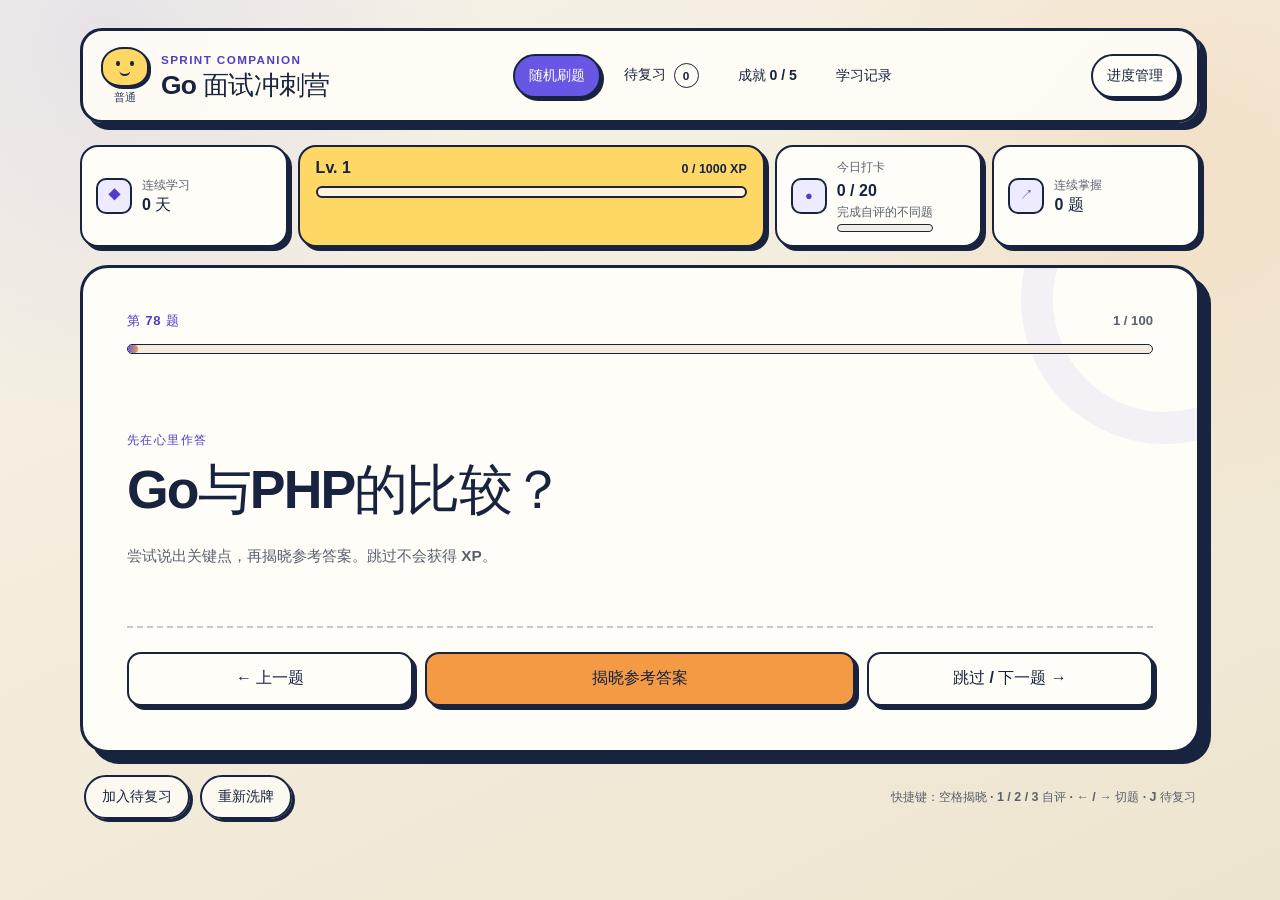
==== index.html @ b60d838b "feat(web): add sprint companion daily check-in Raise the daily goal to 20 distinct rated questions, " ====
<!doctype html>
<!-- [skill: go-team-standards · dev-dna] 提供 B1 每日闯关冲刺的语义化离线界面 -->
<html lang="zh-CN">
<head>
  <meta charset="utf-8">
  <meta name="viewport" content="width=device-width, initial-scale=1">
  <meta name="color-scheme" content="light">
  <meta name="theme-color" content="#6857e5">
  <meta name="mobile-web-app-capable" content="yes">
  <meta name="apple-mobile-web-app-capable" content="yes">
  <meta name="apple-mobile-web-app-status-bar-style" content="default">
  <meta name="apple-mobile-web-app-title" content="Go 冲刺营">
  <meta
    name="description"
    content="可离线安装的 Go 面试每日闯关冲刺应用，支持单卡快刷、三级自评与本地进度备份。"
  >
  <title>Go 面试冲刺营</title>
  <link rel="manifest" href="manifest.webmanifest">
  <link rel="apple-touch-icon" href="assets/icons/icon-192.png">
  <link rel="stylesheet" href="assets/styles.css">
</head>
<body>
  <a class="skip-link" href="#question-text">跳到当前题目</a>

  <main id="app" class="app-shell">
    <header class="app-header">
      <div class="brand-lockup">
        <div class="companion-brand">
          <span
            id="mascot"
            class="mascot mascot-normal"
            aria-hidden="true"
          >
            <span class="mascot-face">
              <span class="eye left"></span>
              <span class="eye right"></span>
              <span class="mouth"></span>
            </span>
          </span>
          <p id="mascot-status" class="mascot-status">普通</p>
        </div>
        <div>
          <p class="brand-kicker">SPRINT COMPANION</p>
          <h1>Go 面试冲刺营</h1>
        </div>
      </div>

      <nav class="mode-switch" aria-label="训练模式">
        <button
          id="mode-all"
          class="mode-button"
          type="button"
          aria-pressed="true"
        >
          随机刷题
        </button>
        <button
          id="mode-hard"
          class="mode-button"
          type="button"
          aria-pressed="false"
        >
          待复习
          <span
            id="hard-count"
            class="mode-count"
            aria-live="polite"
            aria-atomic="true"
          >0</span>
        </button>
        <button
          id="achievements-button"
          class="mode-button"
          type="button"
          aria-haspopup="dialog"
          aria-controls="achievements-dialog"
          aria-expanded="false"
        >
          成就
        </button>
        <button
          id="study-records-button"
          class="mode-button"
          type="button"
          aria-haspopup="dialog"
          aria-controls="study-records-dialog"
          aria-expanded="false"
        >
          学习记录
        </button>
      </nav>

      <div class="header-tools">
        <button
          id="install-button"
          class="utility-button"
          type="button"
          aria-label="安装 Go 面试冲刺营"
          aria-haspopup="dialog"
          aria-controls="install-help"
          aria-expanded="false"
          hidden
        >
          安装应用
        </button>
        <button
          id="progress-button"
          class="utility-button"
          type="button"
          aria-haspopup="dialog"
          aria-controls="progress-dialog"
          aria-expanded="false"
        >
          进度管理
        </button>
      </div>
    </header>

    <section class="stats-strip" aria-label="学习状态">
      <div class="stat-item">
        <span class="stat-icon" aria-hidden="true">◆</span>
        <p>
          <span class="stat-label">连续学习</span>
          <strong><span id="study-streak">0</span> 天</strong>
        </p>
      </div>

      <div class="xp-status">
        <div class="xp-copy">
          <strong id="level-text">Lv. 1</strong>
          <span id="xp-text" aria-live="polite">0 / 1000 XP</span>
        </div>
        <div
          class="xp-track"
          role="progressbar"
          aria-label="等级经验"
          aria-valuemin="0"
          aria-valuemax="1000"
          aria-valuenow="0"
          aria-valuetext="0 / 1000 XP"
        >
          <span id="xp-fill" class="xp-fill"></span>
        </div>
      </div>

      <div class="stat-item daily-checkin-stat">
        <span class="stat-icon" aria-hidden="true">●</span>
        <div class="daily-checkin-copy">
          <span class="stat-label">今日打卡</span>
          <strong>
            <span id="daily-count">0</span>
            /
            <span id="daily-goal">20</span>
          </strong>
          <p id="daily-checkin-caption" class="daily-checkin-caption">
            完成自评的不同题
          </p>
          <div
            id="daily-progress"
            class="daily-progress"
            role="progressbar"
            aria-label="今日打卡进度"
            aria-valuemin="0"
            aria-valuemax="20"
            aria-valuenow="0"
            aria-valuetext="0 / 20"
          >
            <span id="daily-progress-fill" class="daily-progress-fill"></span>
          </div>
        </div>
      </div>

      <div class="stat-item">
        <span class="stat-icon" aria-hidden="true">↗</span>
        <p>
          <span class="stat-label">连续掌握</span>
          <strong><span id="mastery-combo">0</span> 题</strong>
        </p>
      </div>
    </section>

    <div class="notice-stack" aria-label="应用通知">
      <div
        id="app-error"
        class="notice notice-error"
        role="alert"
        hidden
      ></div>
      <div
        id="storage-warning"
        class="notice notice-warning"
        role="status"
        aria-live="polite"
        hidden
      ></div>
      <div
        id="update-notice"
        class="notice notice-update"
        role="status"
        aria-live="polite"
        aria-atomic="true"
        hidden
      >
        <span>新版本已准备好，可在保存当前进度后更新。</span>
        <button class="notice-action" type="button" data-update-action>
          保存并更新
        </button>
      </div>
      <div
        id="round-summary"
        class="notice notice-summary"
        role="status"
        aria-live="polite"
        aria-atomic="true"
        hidden
      ></div>
    </div>

    <section
      id="empty-state"
      class="empty-state"
      aria-labelledby="empty-state-title"
      aria-live="polite"
      hidden
    >
      <span class="empty-icon" aria-hidden="true">✓</span>
      <div>
        <p class="eyebrow">待复习已清空</p>
        <h2 id="empty-state-title">这一轮没有需要回看的题</h2>
        <p>回到“随机刷题”继续冲刺；遇到不熟悉的题，可随时加入待复习。</p>
      </div>
    </section>

    <article
      id="question-card"
      class="question-card"
      aria-labelledby="question-text"
    >
      <header class="question-header">
        <div class="question-meta">
          <p id="question-number" class="question-number">正在加载题库</p>
          <span id="source-badge" class="source-badge" hidden>补充整理</span>
        </div>
        <p id="progress-text" class="progress-text">本轮 0 / 0</p>
      </header>

      <div
        id="progress-bar"
        class="progress-track"
        role="progressbar"
        aria-label="本轮唯一题进度"
        aria-valuemin="0"
        aria-valuemax="1"
        aria-valuenow="0"
        aria-valuetext="正在加载题库"
      >
        <span id="progress-fill" class="progress-fill"></span>
      </div>

      <div class="question-body">
        <p class="eyebrow">先在心里作答</p>
        <h2 id="question-text" class="question-text" tabindex="-1">
          题库加载中…
        </h2>
        <div
          id="prompt-content"
          class="prompt-content"
          aria-label="题目补充内容"
          hidden
        ></div>
        <p class="recall-hint">
          尝试说出关键点，再揭晓参考答案。跳过不会获得 XP。
        </p>
      </div>

      <section
        id="answer-panel"
        class="answer-panel"
        aria-labelledby="answer-heading"
        aria-live="polite"
        hidden
      >
        <header class="answer-heading-row">
          <p class="eyebrow">对照与补充</p>
          <h3 id="answer-heading">参考答案</h3>
        </header>
        <div id="answer-content" class="answer-content"></div>
      </section>

      <section
        id="rating-panel"
        class="rating-panel"
        aria-labelledby="rating-heading"
        hidden
      >
        <div class="rating-copy">
          <p class="eyebrow">完成自评后自动进入下一题</p>
          <h3 id="rating-heading">这题掌握得怎么样？</h3>
        </div>
        <div class="rating-controls">
          <button id="rate-hard" class="rating-button rate-hard" type="button">
            <span class="rating-name">不会</span>
            <small>+2 XP · 7 题后再练</small>
          </button>
          <button id="rate-fuzzy" class="rating-button rate-fuzzy" type="button">
            <span class="rating-name">模糊</span>
            <small>+8 XP · 20 题后再练</small>
          </button>
          <button
            id="rate-mastered"
            class="rating-button rate-mastered"
            type="button"
          >
            <span class="rating-name">掌握</span>
            <small>+20 XP · 移出待复习</small>
          </button>
        </div>
        <p id="rating-feedback" class="rating-feedback" hidden>
          <span id="rating-feedback-primary" class="rating-feedback-primary"></span>
          <small
            id="rating-feedback-secondary"
            class="rating-feedback-secondary"
          ></small>
        </p>
      </section>

      <footer class="card-actions" aria-label="题目导航与作答">
        <button
          id="previous-button"
          class="action-button action-secondary"
          type="button"
          aria-label="上一题"
        >
          <span aria-hidden="true">←</span>
          上一题
        </button>
        <button
          id="answer-button"
          class="action-button action-primary"
          type="button"
          aria-controls="answer-panel rating-panel"
          aria-expanded="false"
        >
          揭晓参考答案
        </button>
        <button
          id="next-button"
          class="action-button action-secondary"
          type="button"
          aria-label="跳过当前题并前往下一题"
        >
          跳过 / 下一题
          <span aria-hidden="true">→</span>
        </button>
      </footer>
    </article>

    <section
      id="review-actions"
      class="review-actions"
      aria-label="本轮辅助操作"
    >
      <div class="review-buttons">
        <button
          id="hard-button"
          class="review-button hard-button"
          type="button"
          aria-pressed="false"
        >
          加入待复习
        </button>
        <button
          id="reshuffle-button"
          class="review-button"
          type="button"
          aria-label="开始新的随机轮次并保留闯关进度"
        >
          重新洗牌
        </button>
      </div>
      <p class="keyboard-hint">
        快捷键：空格揭晓 · 1 / 2 / 3 自评 · ← / → 切题 · J 待复习
      </p>
    </section>

    <dialog
      id="achievements-dialog"
      class="app-dialog achievements-dialog"
      aria-labelledby="achievements-title"
    >
      <div class="dialog-header">
        <div>
          <p class="eyebrow">里程碑</p>
          <h2 id="achievements-title">我的成就</h2>
        </div>
        <form method="dialog">
          <button class="dialog-close" type="submit" aria-label="关闭成就面板">
            ×
          </button>
        </form>
      </div>
      <p class="dialog-intro">成就由真实练习数据自动计算，不会单独保存。</p>
      <ul id="achievements-list" class="achievements-list" aria-live="polite">
        <li>完成第一次自评，点亮首枚成就。</li>
      </ul>
    </dialog>

    <dialog
      id="install-help"
      class="app-dialog install-dialog"
      aria-labelledby="install-help-title"
    >
      <div class="dialog-header">
        <div>
          <p class="eyebrow">安装到设备</p>
          <h2 id="install-help-title">把冲刺营放到主屏幕</h2>
        </div>
        <form method="dialog">
          <button class="dialog-close" type="submit" aria-label="关闭安装说明">
            ×
          </button>
        </form>
      </div>
      <div class="install-steps">
        <p>
          iPhone 或 iPad：在 Safari 中打开分享菜单，然后选择“添加到主屏幕”。
        </p>
        <p>
          桌面与 Android：使用浏览器提供的“安装应用”或“添加到主屏幕”入口。
        </p>
        <p class="dialog-note">
          安装仅适用于 HTTPS 或 localhost。直接双击打开时仍可刷题，但不会注册离线应用。
        </p>
      </div>
      <form class="dialog-footer" method="dialog">
        <button class="action-button action-primary" type="submit">知道了</button>
      </form>
    </dialog>

    <dialog
      id="progress-dialog"
      class="app-dialog progress-dialog"
      aria-labelledby="progress-dialog-title"
    >
      <div class="dialog-header">
        <div>
          <p class="eyebrow">本机数据</p>
          <h2 id="progress-dialog-title">进度管理</h2>
        </div>
        <form method="dialog">
          <button
            id="progress-dialog-close"
            class="dialog-close"
            type="submit"
            aria-label="关闭进度管理"
          >
            ×
          </button>
        </form>
      </div>
      <p class="dialog-intro">
        进度保存在当前浏览器。定期导出 JSON，可在另一台设备手动恢复。
      </p>
      <div class="progress-actions">
        <button
          id="export-button"
          class="data-action data-action-export"
          type="button"
        >
          导出或分享进度
          <small>生成不含题目正文的 v3 JSON</small>
        </button>
        <label class="data-action data-action-import" for="import-input">
          导入进度文件
          <small>选择 JSON，校验后确认替换</small>
        </label>
        <input
          id="import-input"
          class="file-input"
          type="file"
          accept=".json,application/json"
        >
        <button
          id="reset-button"
          class="data-action data-action-danger"
          type="button"
        >
          重置本机进度
          <small>清除 XP、连续记录、统计和待复习</small>
        </button>
      </div>
      <p class="dialog-note">
        导入会在完整校验和你确认后整体替换本机进度，不会自动合并，也不会上传到云端。
      </p>
    </dialog>

    <dialog
      id="study-records-dialog"
      class="app-dialog study-records-dialog"
      aria-labelledby="study-records-title"
    >
      <div class="dialog-header">
        <div>
          <p class="eyebrow">复盘</p>
          <h2 id="study-records-title">学习记录</h2>
        </div>
        <form method="dialog">
          <button
            id="study-records-close"
            class="dialog-close"
            type="submit"
            aria-label="关闭学习记录"
          >
            ×
          </button>
        </form>
      </div>
      <div
        class="study-record-tabs"
        role="tablist"
        aria-label="学习记录面板"
      >
        <button
          id="tab-calendar"
          class="study-record-tab"
          type="button"
          role="tab"
          aria-selected="true"
          aria-controls="panel-calendar"
          tabindex="0"
        >
          打卡日历
        </button>
        <button
          id="tab-notebook"
          class="study-record-tab"
          type="button"
          role="tab"
          aria-selected="false"
          aria-controls="panel-notebook"
          tabindex="-1"
        >
          错题本
        </button>
      </div>
      <section
        id="panel-calendar"
        class="study-record-panel"
        role="tabpanel"
        aria-labelledby="tab-calendar"
      >
        <div class="calendar-toolbar">
          <button
            id="calendar-prev"
            class="utility-button"
            type="button"
            aria-label="上个月"
          >
            上个月
          </button>
          <h3
            id="calendar-month-label"
            class="calendar-month-label"
            aria-live="polite"
          >
            打卡月历
          </h3>
          <button
            id="calendar-next"
            class="utility-button"
            type="button"
            aria-label="下个月"
          >
            下个月
          </button>
        </div>
        <div id="calendar-grid" class="calendar-grid" aria-label="打卡状态日历">
        </div>
        <div class="calendar-key" aria-hidden="true">
          <span class="key-checked">已打卡</span>
          <span class="key-partial">部分</span>
          <span class="key-missed">错过</span>
          <span class="key-future">未来</span>
        </div>
      </section>
      <section
        id="panel-notebook"
        class="study-record-panel"
        role="tabpanel"
        aria-labelledby="tab-notebook"
        hidden
      >
        <ul id="notebook-list" class="notebook-list"></ul>
        <p id="notebook-empty" class="notebook-empty">
          错题本是空的，继续保持
        </p>
      </section>
    </dialog>
  </main>

  <div
    id="live-region"
    class="visually-hidden"
    aria-live="polite"
    aria-atomic="true"
  ></div>

  <script src="data/questions.js"></script>
  <script src="assets/app.js"></script>
</body>
</html>
---- assets/styles.css ----
/* [skill: go-team-standards · dev-dna] 定义 B1 每日闯关冲刺的响应式与无障碍视觉 */
:root {
  color-scheme: light;
  --canvas: #f7f3e9;
  --canvas-deep: #eee5cf;
  --surface: #fffdf7;
  --surface-muted: #f3eddf;
  --navy: #17233f;
  --navy-soft: #33415f;
  --ink-muted: #5a6070;
  --purple: #6857e5;
  --purple-dark: #4f3dc9;
  --purple-soft: #eeeaff;
  --orange: #f49a45;
  --orange-dark: #d56f24;
  --yellow: #ffd765;
  --yellow-soft: #fff4bd;
  --hard: #c94f47;
  --hard-soft: #fff0ec;
  --fuzzy: #bd7417;
  --fuzzy-soft: #fff3d1;
  --mastered: #267757;
  --mastered-soft: #e6f5ec;
  --warning: #76560c;
  --warning-bg: #fff4c7;
  --error: #962f39;
  --error-bg: #ffe9e9;
  --line: 2px solid var(--navy);
  --line-heavy: 3px solid var(--navy);
  --shadow-small: 4px 4px 0 var(--navy);
  --shadow-medium: 7px 7px 0 var(--navy);
  --shadow-large: 11px 11px 0 var(--navy);
  --radius-large: 28px;
  --radius-medium: 18px;
  --radius-small: 12px;
  font-family:
    Inter,
    ui-sans-serif,
    -apple-system,
    BlinkMacSystemFont,
    "Segoe UI",
    sans-serif;
  font-synthesis: none;
}

*,
*::before,
*::after {
  box-sizing: border-box;
}

html {
  min-width: 320px;
  min-height: 100%;
  background: var(--canvas);
  scroll-behavior: smooth;
}

body {
  min-width: 320px;
  min-height: 100vh;
  margin: 0;
  overflow-x: hidden;
  color: var(--navy);
  background:
    radial-gradient(circle at 8% 4%, rgb(104 87 229 / 10%), transparent 24rem),
    radial-gradient(circle at 92% 18%, rgb(244 154 69 / 14%), transparent 25rem),
    linear-gradient(155deg, var(--canvas), var(--canvas-deep));
}

body::before {
  position: fixed;
  z-index: -1;
  inset: 0;
  background-image:
    linear-gradient(rgb(23 35 63 / 4%) 1px, transparent 1px),
    linear-gradient(90deg, rgb(23 35 63 / 4%) 1px, transparent 1px);
  background-size: 32px 32px;
  content: "";
  pointer-events: none;
  mask-image: linear-gradient(to bottom, black, transparent 70%);
}

button,
input {
  font: inherit;
}

button {
  min-height: 44px;
  border: 0;
  color: inherit;
  cursor: pointer;
  touch-action: manipulation;
}

button,
.data-action {
  transition:
    transform 150ms ease,
    box-shadow 150ms ease,
    background-color 150ms ease,
    border-color 150ms ease;
}

button:disabled {
  cursor: not-allowed;
}

button:not(:disabled):active,
.data-action:active {
  transform: translate(2px, 2px);
  box-shadow: 1px 1px 0 var(--navy);
}

:where(button, a, input, [tabindex]):focus-visible {
  outline: 4px solid var(--orange);
  outline-offset: 3px;
}

[hidden] {
  display: none !important;
}

.skip-link {
  position: fixed;
  z-index: 100;
  top: 12px;
  left: 12px;
  min-height: 44px;
  padding: 12px 16px;
  border: var(--line);
  border-radius: 10px;
  color: #fff;
  background: var(--purple-dark);
  box-shadow: var(--shadow-small);
  font-weight: 800;
  transform: translateY(-180%);
}

.skip-link:focus {
  transform: translateY(0);
}

.app-shell {
  width: min(calc(100% - 32px), 1120px);
  margin: 0 auto;
  padding: 28px 0 60px;
}

.app-header {
  display: flex;
  align-items: center;
  gap: 18px;
  padding: 16px 18px;
  border: var(--line-heavy);
  border-radius: 22px;
  background: rgb(255 253 247 / 94%);
  box-shadow: var(--shadow-medium);
}

.brand-lockup {
  display: flex;
  min-width: max-content;
  align-items: center;
  gap: 12px;
}

.companion-brand {
  display: grid;
  justify-items: center;
  gap: 4px;
  flex: 0 0 auto;
}

.mascot {
  --mascot-size: 48px;
  position: relative;
  display: inline-block;
  width: var(--mascot-size);
  height: calc(var(--mascot-size) * 0.84);
  border: 2px solid var(--navy);
  border-radius: 46% 46% 42% 42%;
  background: var(--yellow);
  box-shadow: 2px 2px 0 var(--navy);
}

.mascot::before,
.mascot::after {
  position: absolute;
  z-index: -1;
  top: -18%;
  width: 35%;
  height: 42%;
  border: 2px solid var(--navy);
  border-radius: 70% 70% 20% 20%;
  background: var(--orange);
  content: "";
}

.mascot::before {
  left: 3%;
  transform: rotate(-21deg);
}

.mascot::after {
  right: 3%;
  transform: rotate(21deg);
}

.mascot-face {
  position: absolute;
  inset: 0;
}

.mascot .eye {
  position: absolute;
  top: 34%;
  width: 9%;
  height: 13%;
  border-radius: 50%;
  background: var(--navy);
}

.mascot .eye.left {
  left: 29%;
}

.mascot .eye.right {
  right: 29%;
}

.mascot .mouth {
  position: absolute;
  top: 58%;
  left: 50%;
  width: 26%;
  height: 17%;
  border-bottom: 2px solid var(--navy);
  border-radius: 0 0 999px 999px;
  transform: translateX(-50%);
}

.mascot-anxious {
  background: var(--yellow-soft);
}

.mascot-anxious .eye {
  top: 35%;
  height: 10%;
  border-radius: 999px;
  transform: rotate(11deg);
}

.mascot-anxious .eye.right {
  transform: rotate(-11deg);
}

.mascot-anxious .mouth {
  top: 61%;
  width: 19%;
  height: 12%;
  border: 2px solid var(--navy);
  border-radius: 50%;
}

.mascot-anxious .mascot-face::after {
  position: absolute;
  top: 31%;
  right: 10%;
  width: 8%;
  height: 18%;
  border: 1.5px solid var(--navy);
  border-radius: 70% 30% 60% 40%;
  background: #8ed8ff;
  content: "";
  transform: rotate(18deg);
}

.mascot-frantic {
  background: var(--orange);
  transform: rotate(-3deg);
}

.mascot-frantic .eye {
  top: 33%;
  width: 16%;
  height: 3px;
  border-radius: 999px;
  transform: rotate(26deg);
}

.mascot-frantic .eye.right {
  transform: rotate(-26deg);
}

.mascot-frantic .mouth {
  top: 56%;
  width: 26%;
  height: 25%;
  border: 2px solid var(--navy);
  border-radius: 45% 45% 55% 55%;
  background: var(--hard-soft);
}

.mascot-status {
  margin: 0;
  color: var(--navy-soft);
  font-size: 0.68rem;
  font-weight: 850;
  letter-spacing: 0.04em;
  line-height: 1.2;
  text-align: center;
  white-space: nowrap;
}

.brand-kicker,
.eyebrow {
  margin: 0;
  color: var(--purple-dark);
  font-size: 0.73rem;
  font-weight: 900;
  letter-spacing: 0.12em;
  line-height: 1.35;
  text-transform: uppercase;
}

.brand-lockup h1 {
  margin: 3px 0 0;
  font-size: clamp(1.25rem, 2.4vw, 1.65rem);
  line-height: 1.08;
  letter-spacing: -0.025em;
}

.mode-switch {
  display: flex;
  min-width: 0;
  flex: 1 1 auto;
  flex-wrap: wrap;
  justify-content: center;
  gap: 7px;
}

.mode-button,
.utility-button {
  border: 2px solid transparent;
  border-radius: 999px;
  font-size: 0.88rem;
  font-weight: 850;
  white-space: nowrap;
}

.mode-button {
  padding: 0 14px;
  background: transparent;
}

.mode-button:not(:disabled):hover {
  border-color: var(--purple);
  background: var(--purple-soft);
}

.mode-button[aria-pressed="true"] {
  border-color: var(--navy);
  color: #fff;
  background: var(--purple);
  box-shadow: 3px 3px 0 var(--navy);
}

.mode-button[aria-pressed="true"]:hover {
  background: var(--purple-dark);
}

.mode-count {
  display: inline-grid;
  min-width: 1.55rem;
  height: 1.55rem;
  margin-left: 4px;
  padding: 0 5px;
  place-items: center;
  border: 1px solid currentcolor;
  border-radius: 999px;
  font-size: 0.74rem;
  font-variant-numeric: tabular-nums;
}

.daily-checkin-stat {
  align-items: flex-start;
}

.daily-checkin-copy {
  display: grid;
  gap: 4px;
  min-width: 0;
}

.daily-checkin-copy strong {
  font-variant-numeric: tabular-nums;
}

.daily-checkin-caption {
  margin: 0;
  color: var(--ink-muted);
  font-size: 0.72rem;
  font-weight: 700;
  line-height: 1.3;
}

.daily-progress {
  width: 100%;
  height: 8px;
  overflow: hidden;
  border: 1.5px solid var(--navy);
  border-radius: 999px;
  background: var(--surface-muted);
}

.daily-progress-fill {
  display: block;
  width: 0;
  height: 100%;
  background: linear-gradient(90deg, var(--purple), var(--orange));
}

.header-tools {
  display: contents;
}

.utility-button {
  padding: 0 14px;
  border-color: var(--navy);
  background: var(--surface);
  box-shadow: 3px 3px 0 var(--navy);
}

.utility-button:not(:disabled):hover {
  background: var(--yellow-soft);
  transform: translate(-1px, -1px);
  box-shadow: 4px 4px 0 var(--navy);
}

.stats-strip {
  display: grid;
  grid-template-columns:
    minmax(135px, 0.8fr)
    minmax(280px, 1.8fr)
    minmax(135px, 0.8fr)
    minmax(135px, 0.8fr);
  gap: 10px;
  margin: 22px 0 18px;
}

.stat-item,
.xp-status {
  min-width: 0;
  border: var(--line);
  border-radius: var(--radius-medium);
  box-shadow: var(--shadow-small);
}

.stat-item {
  display: flex;
  align-items: center;
  gap: 10px;
  padding: 13px 14px;
  background: var(--surface);
}

.stat-icon {
  display: grid;
  width: 36px;
  height: 36px;
  flex: 0 0 auto;
  place-items: center;
  border: 2px solid var(--navy);
  border-radius: 10px;
  color: var(--purple-dark);
  background: var(--purple-soft);
  font-size: 0.8rem;
  font-weight: 900;
}

.stat-item p {
  min-width: 0;
  margin: 0;
}

.stat-item strong,
.stat-label {
  display: block;
}

.stat-label {
  margin-bottom: 2px;
  color: var(--ink-muted);
  font-size: 0.72rem;
  font-weight: 750;
}

.stat-item strong {
  font-size: 1rem;
  font-variant-numeric: tabular-nums;
  line-height: 1.2;
}

.xp-status {
  padding: 12px 16px;
  background: var(--yellow);
}

.xp-copy {
  display: flex;
  align-items: baseline;
  justify-content: space-between;
  gap: 12px;
  margin-bottom: 9px;
}

.xp-copy strong {
  font-size: 1rem;
}

.xp-copy span {
  font-size: 0.78rem;
  font-weight: 850;
  font-variant-numeric: tabular-nums;
}

.xp-track,
.progress-track {
  overflow: hidden;
  border: 2px solid var(--navy);
  border-radius: 999px;
  background: rgb(255 255 255 / 74%);
}

.xp-track {
  height: 12px;
}

.xp-fill,
.progress-fill {
  display: block;
  width: 0%;
  height: 100%;
  border-radius: inherit;
  transition: width 260ms ease;
}

.xp-fill {
  background:
    repeating-linear-gradient(
      135deg,
      var(--purple),
      var(--purple) 8px,
      var(--purple-dark) 8px,
      var(--purple-dark) 14px
    );
}

.notice-stack:empty {
  display: none;
}

.notice {
  margin-bottom: 14px;
  padding: 13px 16px;
  border: var(--line);
  border-radius: var(--radius-small);
  box-shadow: 3px 3px 0 var(--navy);
  font-weight: 700;
  line-height: 1.5;
}

.notice-warning {
  color: var(--warning);
  background: var(--warning-bg);
}

.notice-error {
  color: var(--error);
  background: var(--error-bg);
}

.notice-update {
  display: flex;
  align-items: center;
  justify-content: space-between;
  gap: 12px;
  color: var(--purple-dark);
  background: var(--purple-soft);
}

.notice-summary {
  color: var(--navy);
  background: var(--yellow-soft);
}

.notice-action {
  flex: 0 0 auto;
  padding: 0 14px;
  border: 2px solid var(--navy);
  border-radius: 10px;
  background: var(--surface);
  box-shadow: 2px 2px 0 var(--navy);
  font-weight: 850;
}

.question-card,
.empty-state {
  border: var(--line-heavy);
  border-radius: var(--radius-large);
  background: var(--surface);
  box-shadow: var(--shadow-large);
}

.question-card {
  position: relative;
  isolation: isolate;
  overflow: hidden;
  padding: clamp(22px, 4vw, 44px);
}

.question-card::before {
  position: absolute;
  z-index: -1;
  top: -7rem;
  right: -7rem;
  width: 18rem;
  height: 18rem;
  border: 32px solid rgb(104 87 229 / 7%);
  border-radius: 50%;
  content: "";
  pointer-events: none;
}

.question-header {
  display: flex;
  align-items: center;
  justify-content: space-between;
  gap: 18px;
}

.question-meta {
  display: flex;
  min-width: 0;
  align-items: center;
  gap: 10px;
}

.question-number,
.progress-text {
  margin: 0;
  font-weight: 900;
  font-variant-numeric: tabular-nums;
}

.question-number {
  color: var(--purple-dark);
  font-size: 0.82rem;
  letter-spacing: 0.06em;
  text-transform: uppercase;
}

.progress-text {
  flex: 0 0 auto;
  color: var(--ink-muted);
  font-size: 0.82rem;
}

.source-badge {
  padding: 5px 9px;
  border: 2px solid var(--navy);
  border-radius: 999px;
  color: var(--navy);
  background: var(--yellow);
  font-size: 0.72rem;
  font-weight: 900;
  white-space: nowrap;
}

.progress-track {
  height: 10px;
  margin-top: 14px;
  border-width: 1px;
  background: var(--surface-muted);
}

.progress-fill {
  background: linear-gradient(90deg, var(--purple), var(--orange));
}

.question-body {
  max-width: 900px;
  min-height: 230px;
  padding: clamp(42px, 8vw, 78px) 0 clamp(34px, 6vw, 58px);
}

.question-text {
  max-width: 24em;
  margin: 10px 0 0;
  font-size: clamp(1.75rem, 4.7vw, 3.35rem);
  line-height: 1.22;
  letter-spacing: -0.035em;
  overflow-wrap: anywhere;
  text-wrap: balance;
}

.prompt-content {
  min-width: 0;
  max-width: 100%;
  margin-top: 24px;
  font-size: 1rem;
  line-height: 1.7;
  overflow-wrap: anywhere;
}

.prompt-content > :first-child {
  margin-top: 0;
}

.prompt-content > :last-child {
  margin-bottom: 0;
}

.recall-hint {
  max-width: 44rem;
  margin: 20px 0 0;
  color: var(--ink-muted);
  font-size: 0.96rem;
  font-weight: 650;
  line-height: 1.65;
}

.answer-panel {
  margin: 2px 0 26px;
  padding: clamp(20px, 4vw, 32px);
  border: var(--line);
  border-radius: var(--radius-medium);
  background:
    linear-gradient(rgb(255 255 255 / 68%), rgb(255 255 255 / 68%)),
    var(--purple-soft);
  animation: reveal-panel 220ms ease-out;
}

.answer-heading-row {
  padding-bottom: 15px;
  border-bottom: 1px solid rgb(23 35 63 / 20%);
}

.answer-heading-row h3,
.rating-copy h3 {
  margin: 4px 0 0;
  font-size: clamp(1.2rem, 3vw, 1.55rem);
  line-height: 1.25;
}

.answer-content {
  min-width: 0;
  padding-top: 6px;
  font-size: 1rem;
  line-height: 1.78;
  overflow-wrap: anywhere;
}

.answer-content > :first-child {
  margin-top: 14px;
}

.answer-content > :last-child {
  margin-bottom: 0;
}

.answer-content li + li {
  margin-top: 8px;
}

.answer-content blockquote {
  margin-inline: 0;
  padding: 2px 0 2px 18px;
  border-left: 5px solid var(--purple);
  color: var(--ink-muted);
}

.answer-content pre,
.prompt-content pre {
  max-width: 100%;
  overflow-x: auto;
  padding: 18px;
  border: 2px solid var(--navy);
  border-radius: 13px;
  color: #f8f6ff;
  background: #202c48;
  box-shadow: 3px 3px 0 rgb(23 35 63 / 20%);
  line-height: 1.55;
  tab-size: 4;
  -webkit-overflow-scrolling: touch;
}

.answer-content code,
.prompt-content code {
  padding: 0.14em 0.36em;
  border-radius: 5px;
  font-family:
    ui-monospace,
    "SFMono-Regular",
    Menlo,
    Consolas,
    monospace;
  font-size: 0.91em;
  background: rgb(104 87 229 / 12%);
}

.answer-content pre code,
.prompt-content pre code {
  padding: 0;
  color: inherit;
  background: transparent;
}

.rating-panel {
  margin: 2px 0 26px;
  padding: clamp(18px, 3.5vw, 28px);
  border: var(--line);
  border-radius: var(--radius-medium);
  background: var(--surface-muted);
  animation: reveal-panel 220ms ease-out;
}

.rating-copy {
  margin-bottom: 16px;
}

.rating-controls {
  display: grid;
  grid-template-columns: repeat(3, minmax(0, 1fr));
  gap: 12px;
}

.rating-button {
  display: flex;
  min-width: 0;
  min-height: 76px;
  align-items: flex-start;
  flex-direction: column;
  justify-content: center;
  gap: 3px;
  padding: 12px 15px;
  border: 2px solid var(--navy);
  border-radius: 14px;
  box-shadow: 4px 4px 0 var(--navy);
  text-align: left;
}

.rating-button:not(:disabled):hover {
  transform: translate(-2px, -2px);
  box-shadow: 6px 6px 0 var(--navy);
}

.rating-name {
  font-size: 1.02rem;
  font-weight: 950;
}

.rating-button small {
  color: currentcolor;
  font-size: 0.72rem;
  font-weight: 750;
  line-height: 1.35;
  opacity: 0.82;
}

.rating-feedback {
  display: grid;
  gap: 4px;
  margin: 16px 0 0;
  padding: 11px 13px;
  border: 2px solid var(--navy);
  border-radius: 12px;
  background: var(--yellow-soft);
}

.rating-feedback-primary {
  font-weight: 950;
  font-size: 1rem;
}

.rating-feedback-secondary {
  color: var(--navy-soft);
  font-size: 0.78rem;
  font-weight: 750;
}

.study-record-tabs {
  display: flex;
  flex-wrap: wrap;
  gap: 8px;
  margin: 0 0 14px;
}

.study-record-tab {
  padding: 0 14px;
  border: 2px solid transparent;
  border-radius: 999px;
  background: transparent;
  font-weight: 850;
}

.study-record-tab[aria-selected="true"] {
  border-color: var(--navy);
  color: #fff;
  background: var(--purple);
  box-shadow: 3px 3px 0 var(--navy);
}

.calendar-toolbar {
  display: flex;
  align-items: center;
  justify-content: space-between;
  gap: 8px;
  margin-bottom: 12px;
}

.calendar-month-label {
  margin: 0;
  font-size: 1rem;
  text-align: center;
}

.calendar-grid {
  display: grid;
  grid-template-columns: repeat(7, minmax(0, 1fr));
  gap: 6px;
}

.calendar-weekday,
.calendar-cell {
  min-height: 44px;
  padding: 6px 4px;
  border-radius: 10px;
  text-align: center;
  font-size: 0.72rem;
  font-weight: 800;
  line-height: 1.25;
}

.calendar-weekday {
  color: var(--ink-muted);
  font-size: 0.68rem;
}

.calendar-cell {
  border: 1.5px solid rgb(23 35 63 / 18%);
  background: var(--surface);
}

.calendar-pad {
  border-color: transparent;
  background: transparent;
}

.calendar-checked {
  border-color: var(--mastered);
  background: var(--mastered-soft);
}

.calendar-partial,
.calendar-unverified,
.calendar-today {
  border-color: var(--orange);
  background: var(--yellow-soft);
}

.calendar-missed {
  border-style: dashed;
  color: var(--ink-muted);
  background: var(--surface-muted);
}

.calendar-future {
  opacity: 0.55;
}

.calendar-today {
  box-shadow: inset 0 0 0 2px var(--purple);
}

.calendar-key {
  display: flex;
  flex-wrap: wrap;
  gap: 10px;
  margin-top: 12px;
  color: var(--ink-muted);
  font-size: 0.72rem;
  font-weight: 750;
}

.notebook-list {
  display: grid;
  gap: 10px;
  margin: 0;
  padding: 0;
  list-style: none;
}

.notebook-item {
  display: flex;
  align-items: center;
  justify-content: space-between;
  gap: 12px;
  padding: 12px;
  border: var(--line);
  border-radius: 14px;
  background: var(--surface);
}

.notebook-copy {
  display: grid;
  gap: 6px;
  min-width: 0;
}

.notebook-question {
  margin: 0;
  font-weight: 800;
  line-height: 1.35;
}

.notebook-status {
  width: fit-content;
  padding: 2px 8px;
  border-radius: 999px;
  font-size: 0.72rem;
  font-weight: 850;
}

.notebook-hard {
  color: var(--hard);
  background: var(--hard-soft);
}

.notebook-fuzzy {
  color: var(--fuzzy);
  background: var(--fuzzy-soft);
}

.notebook-empty {
  margin: 8px 0 0;
  color: var(--ink-muted);
  font-weight: 750;
}

.rate-hard {
  color: var(--hard);
  background: var(--hard-soft);
}

.rate-fuzzy {
  color: var(--fuzzy);
  background: var(--fuzzy-soft);
}

.rate-mastered {
  color: var(--mastered);
  background: var(--mastered-soft);
}

.rate-hard[aria-pressed="true"],
.rate-hard.is-selected {
  color: #fff;
  background: var(--hard);
}

.rate-fuzzy[aria-pressed="true"],
.rate-fuzzy.is-selected {
  color: var(--navy);
  background: var(--yellow);
}

.rate-mastered[aria-pressed="true"],
.rate-mastered.is-selected {
  color: #fff;
  background: var(--mastered);
}

.card-actions {
  display: grid;
  grid-template-columns: 1fr minmax(220px, 1.5fr) 1fr;
  gap: 12px;
  padding-top: 24px;
  border-top: 2px dashed rgb(23 35 63 / 24%);
}

.action-button {
  min-width: 0;
  min-height: 54px;
  padding: 10px 16px;
  border: 2px solid var(--navy);
  border-radius: 14px;
  box-shadow: 4px 4px 0 var(--navy);
  font-weight: 900;
}

.action-button:not(:disabled):hover {
  transform: translate(-1px, -1px);
  box-shadow: 5px 5px 0 var(--navy);
}

.action-primary {
  color: var(--navy);
  background: var(--orange);
}

.action-primary:not(:disabled):hover {
  background: #ffa75a;
}

.action-secondary {
  background: var(--surface);
}

.action-secondary:not(:disabled):hover {
  background: var(--purple-soft);
}

.review-actions {
  display: flex;
  align-items: center;
  justify-content: space-between;
  gap: 18px;
  margin-top: 22px;
  padding-inline: 4px;
}

.review-buttons {
  display: flex;
  flex-wrap: wrap;
  gap: 10px;
}

.review-button {
  padding: 0 16px;
  border: 2px solid var(--navy);
  border-radius: 999px;
  background: rgb(255 253 247 / 80%);
  box-shadow: 3px 3px 0 var(--navy);
  font-size: 0.86rem;
  font-weight: 850;
}

.review-button:not(:disabled):hover {
  background: var(--yellow-soft);
}

.hard-button[aria-pressed="true"] {
  color: #fff;
  background: var(--hard);
}

.keyboard-hint {
  margin: 0;
  color: var(--ink-muted);
  font-size: 0.78rem;
  font-weight: 650;
  line-height: 1.45;
  text-align: right;
}

.empty-state {
  display: flex;
  align-items: center;
  gap: 22px;
  padding: clamp(30px, 6vw, 54px);
}

.empty-icon {
  display: grid;
  width: 74px;
  height: 74px;
  flex: 0 0 auto;
  place-items: center;
  border: var(--line);
  border-radius: 22px;
  color: #fff;
  background: var(--mastered);
  box-shadow: var(--shadow-small);
  font-size: 2rem;
  font-weight: 950;
  transform: rotate(-4deg);
}

.empty-state h2 {
  margin: 6px 0 0;
  font-size: clamp(1.45rem, 4vw, 2.2rem);
  letter-spacing: -0.025em;
}

.empty-state p:last-child {
  max-width: 42rem;
  margin: 10px 0 0;
  color: var(--ink-muted);
  line-height: 1.65;
}

.app-dialog {
  width: min(calc(100% - 28px), 620px);
  max-height: min(86vh, 780px);
  margin: auto;
  padding: clamp(20px, 4vw, 30px);
  overflow: auto;
  border: var(--line-heavy);
  border-radius: 24px;
  color: var(--navy);
  background: var(--surface);
  box-shadow: var(--shadow-large);
}

.app-dialog[open] {
  animation: dialog-pop 180ms ease-out;
}

.app-dialog::backdrop {
  background: rgb(16 24 45 / 62%);
  backdrop-filter: blur(3px);
}

.dialog-header {
  display: flex;
  align-items: flex-start;
  justify-content: space-between;
  gap: 18px;
  padding-bottom: 16px;
  border-bottom: 2px solid var(--navy);
}

.dialog-header h2 {
  margin: 5px 0 0;
  font-size: clamp(1.5rem, 5vw, 2rem);
  line-height: 1.15;
}

.dialog-header form,
.dialog-footer {
  margin: 0;
}

.dialog-close {
  display: grid;
  width: 44px;
  min-width: 44px;
  height: 44px;
  min-height: 44px;
  padding: 0;
  place-items: center;
  border: 2px solid var(--navy);
  border-radius: 12px;
  background: var(--surface-muted);
  box-shadow: 2px 2px 0 var(--navy);
  font-size: 1.5rem;
  font-weight: 800;
  line-height: 1;
}

.dialog-intro,
.dialog-note {
  color: var(--ink-muted);
  line-height: 1.6;
}

.dialog-intro {
  margin: 18px 0;
}

.dialog-note {
  margin: 18px 0 0;
  padding: 13px 14px;
  border-left: 5px solid var(--purple);
  background: var(--purple-soft);
  font-size: 0.86rem;
}

.achievements-list {
  position: relative;
  min-height: 58px;
  margin: 0;
  padding: 16px 16px 16px 52px;
  border: 2px solid var(--navy);
  border-radius: 14px;
  background: var(--yellow-soft);
  box-shadow: 3px 3px 0 var(--navy);
  font-weight: 850;
  line-height: 1.45;
  list-style: none;
}

.achievements-list li + li {
  margin-top: 8px;
}

.achievements-list::before {
  position: absolute;
  top: 50%;
  left: 15px;
  display: grid;
  width: 26px;
  height: 26px;
  place-items: center;
  border: 2px solid var(--navy);
  border-radius: 50%;
  background: var(--yellow);
  content: "★";
  font-size: 0.72rem;
  transform: translateY(-50%);
}

.install-steps {
  display: grid;
  gap: 10px;
  margin-top: 18px;
}

.install-steps p:not(.dialog-note) {
  margin: 0;
  padding: 14px 16px;
  border: 2px solid var(--navy);
  border-radius: 14px;
  background: var(--yellow-soft);
  line-height: 1.6;
}

.dialog-footer {
  display: flex;
  justify-content: flex-end;
  margin-top: 20px;
}

.progress-actions {
  display: grid;
  gap: 12px;
}

.data-action {
  display: flex;
  width: 100%;
  min-height: 68px;
  align-items: flex-start;
  flex-direction: column;
  justify-content: center;
  gap: 3px;
  padding: 12px 15px;
  border: 2px solid var(--navy);
  border-radius: 14px;
  color: var(--navy);
  background: var(--surface-muted);
  box-shadow: 3px 3px 0 var(--navy);
  font-weight: 900;
  text-align: left;
}

button.data-action:not(:disabled):hover,
label.data-action:hover {
  transform: translate(-1px, -1px);
  box-shadow: 4px 4px 0 var(--navy);
}

.data-action small {
  color: var(--ink-muted);
  font-size: 0.75rem;
  font-weight: 650;
  line-height: 1.4;
}

.data-action-export {
  background: var(--yellow-soft);
}

.data-action-import {
  cursor: pointer;
  background: var(--purple-soft);
}

.data-action-danger {
  color: var(--error);
  background: var(--error-bg);
}

.file-input {
  width: 100%;
  min-height: 50px;
  padding: 5px;
  border: 2px solid var(--navy);
  border-radius: 12px;
  color: var(--ink-muted);
  background: var(--surface);
}

.file-input::file-selector-button {
  min-height: 44px;
  margin-right: 10px;
  padding: 0 13px;
  border: 2px solid var(--navy);
  border-radius: 9px;
  color: var(--navy);
  background: var(--purple-soft);
  font: inherit;
  font-weight: 800;
  cursor: pointer;
}

.visually-hidden {
  position: absolute !important;
  width: 1px !important;
  height: 1px !important;
  padding: 0 !important;
  overflow: hidden !important;
  clip: rect(0, 0, 0, 0) !important;
  white-space: nowrap !important;
  border: 0 !important;
}

@keyframes reveal-panel {
  from {
    opacity: 0;
    transform: translateY(8px);
  }

  to {
    opacity: 1;
    transform: translateY(0);
  }
}

@keyframes dialog-pop {
  from {
    opacity: 0;
    transform: translateY(12px) scale(0.98);
  }

  to {
    opacity: 1;
    transform: translateY(0) scale(1);
  }
}

@media (max-width: 980px) {
  .app-header {
    align-items: stretch;
    flex-direction: column;
  }

  .mode-switch {
    justify-content: flex-start;
  }

  .stats-strip {
    grid-template-columns: repeat(2, minmax(0, 1fr));
  }
}

@media (max-width: 700px) {
  .app-shell {
    width: min(calc(100% - 22px), 1120px);
    padding-top: 18px;
  }

  .app-header {
    gap: 15px;
    padding: 14px;
    border-radius: 18px;
    box-shadow: 5px 5px 0 var(--navy);
  }

  .brand-lockup {
    min-width: 0;
  }

  .mascot {
    --mascot-size: 42px;
  }

  .mode-switch {
    display: grid;
    grid-template-columns: repeat(2, minmax(0, 1fr));
  }

  .mode-button {
    min-width: 0;
    padding-inline: 9px;
    white-space: normal;
  }

  .utility-button {
    width: 100%;
    white-space: normal;
  }

  .stats-strip {
    gap: 8px;
    margin-top: 18px;
  }

  .stat-item,
  .xp-status {
    box-shadow: 3px 3px 0 var(--navy);
  }

  .question-card,
  .empty-state {
    border-radius: 22px;
    box-shadow: 7px 7px 0 var(--navy);
  }

  .question-header {
    align-items: flex-start;
  }

  .question-meta {
    align-items: flex-start;
    flex-direction: column;
    gap: 6px;
  }

  .question-body {
    min-height: 195px;
  }

  .rating-controls {
    grid-template-columns: 1fr;
  }

  .rating-button {
    min-height: 64px;
  }

  .review-actions {
    align-items: stretch;
    flex-direction: column;
  }

  .review-buttons {
    display: grid;
    grid-template-columns: repeat(2, minmax(0, 1fr));
  }

  .keyboard-hint {
    text-align: left;
  }
}

@media (max-width: 430px) {
  .app-shell {
    width: min(calc(100% - 16px), 1120px);
    padding-bottom: 34px;
  }

  .brand-lockup h1 {
    font-size: 1.18rem;
  }

  .brand-kicker {
    font-size: 0.66rem;
  }

  .stats-strip {
    grid-template-columns: 1fr;
  }

  .stat-item,
  .xp-status {
    min-height: 64px;
  }

  .question-card {
    padding: 20px 16px;
  }

  .question-header {
    gap: 10px;
  }

  .progress-text {
    max-width: 7.5rem;
    text-align: right;
  }

  .question-text {
    font-size: clamp(1.65rem, 9vw, 2.2rem);
  }

  .answer-panel,
  .rating-panel {
    padding: 17px 14px;
  }

  .answer-content pre,
  .prompt-content pre {
    padding: 14px;
  }

  .card-actions {
    grid-template-columns: 1fr;
  }

  .review-buttons {
    grid-template-columns: 1fr;
  }

  .empty-state {
    align-items: flex-start;
    flex-direction: column;
  }

  .empty-icon {
    width: 58px;
    height: 58px;
    border-radius: 17px;
    font-size: 1.45rem;
  }

  .app-dialog {
    width: min(calc(100% - 16px), 620px);
    padding: 18px 15px;
    border-radius: 20px;
  }

  .dialog-header {
    gap: 12px;
  }

  .dialog-footer .action-button {
    width: 100%;
  }

  .file-input::file-selector-button {
    display: block;
    width: 100%;
    min-height: 44px;
    margin: 0 0 6px;
  }
}

@media (max-width: 720px) {
  .notebook-item {
    align-items: stretch;
    flex-direction: column;
  }

  .calendar-toolbar {
    flex-wrap: wrap;
    justify-content: center;
  }
}

@media (prefers-reduced-motion: reduce) {
  *,
  *::before,
  *::after {
    scroll-behavior: auto !important;
    transition-duration: 0.01ms !important;
    animation-duration: 0.01ms !important;
    animation-iteration-count: 1 !important;
  }

  .mascot-frantic {
    transform: none;
  }
}
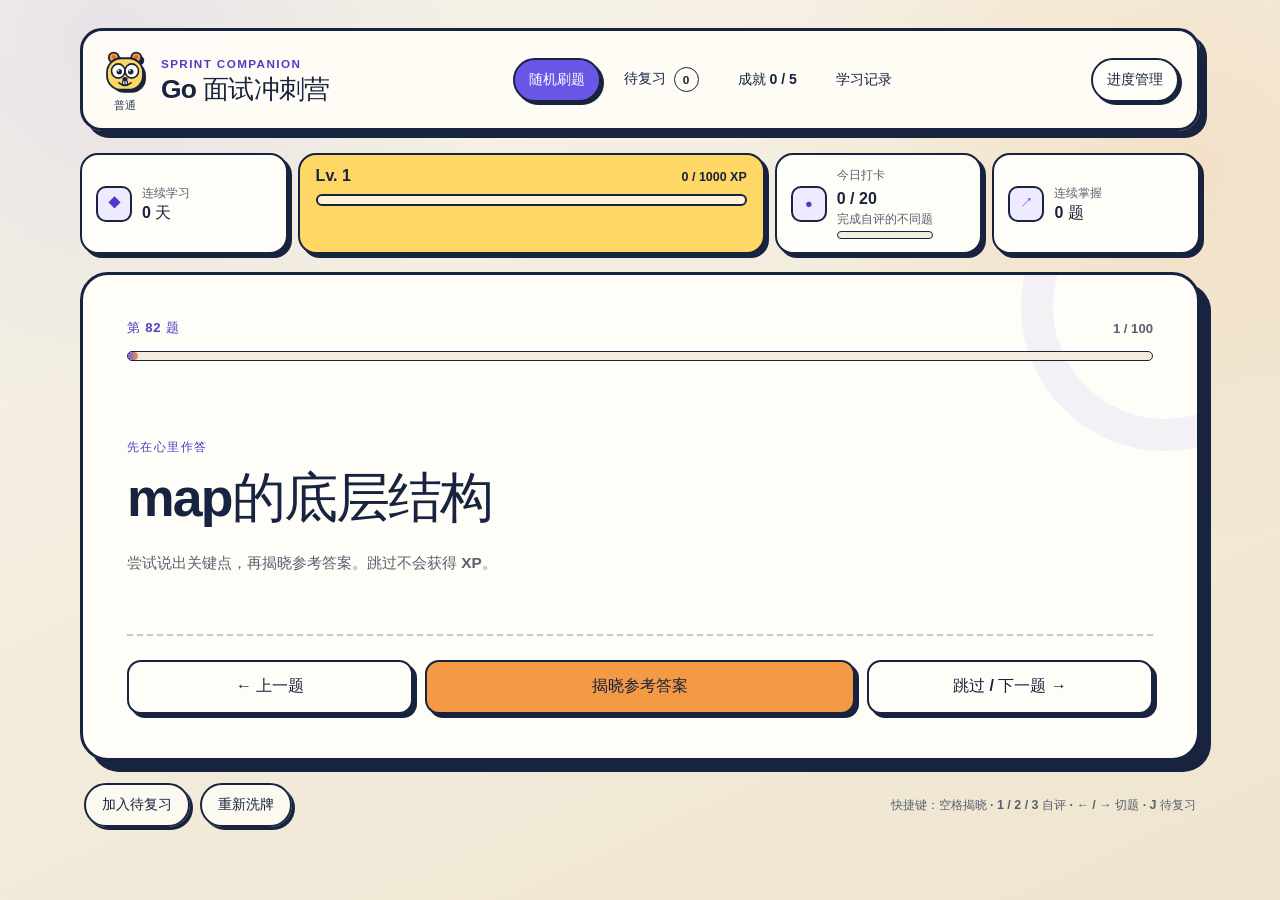
==== commit fb2f08b5: "style(web): redraw sprint companion mascot as inline svg The mascot was assembled from CSS border-ra" ====
--- a/index.html
+++ b/index.html
@@ -31,11 +31,92 @@
             class="mascot mascot-normal"
             aria-hidden="true"
           >
-            <span class="mascot-face">
-              <span class="eye left"></span>
-              <span class="eye right"></span>
-              <span class="mouth"></span>
-            </span>
+            <svg class="mascot-art" viewBox="0 0 64 64" focusable="false">
+              <g class="mascot-shadow">
+                <circle cx="21" cy="18" r="6.6" />
+                <circle cx="51" cy="18" r="6.6" />
+                <rect x="12" y="19" width="48" height="42" rx="19" />
+              </g>
+              <g class="mascot-ear">
+                <circle cx="17" cy="14" r="6.6" />
+                <circle cx="47" cy="14" r="6.6" />
+              </g>
+              <g class="mascot-ear-inner">
+                <circle cx="17" cy="13.4" r="2.6" />
+                <circle cx="47" cy="13.4" r="2.6" />
+              </g>
+              <rect
+                class="mascot-head"
+                x="8"
+                y="15"
+                width="48"
+                height="42"
+                rx="19"
+              />
+              <g class="mascot-eye">
+                <ellipse cx="23" cy="32" rx="9" ry="9.5" />
+                <ellipse cx="41" cy="32" rx="9" ry="9.5" />
+              </g>
+              <ellipse class="mascot-nose" cx="32" cy="42.6" rx="3.6" ry="2.6" />
+              <g class="mascot-mood mascot-mood-normal">
+                <g class="mascot-pupil">
+                  <circle cx="24.4" cy="33" r="3.6" />
+                  <circle cx="39.6" cy="33" r="3.6" />
+                </g>
+                <g class="mascot-glint">
+                  <circle cx="23.1" cy="31.4" r="1.25" />
+                  <circle cx="38.3" cy="31.4" r="1.25" />
+                </g>
+                <path class="mascot-mouth" d="M24 47.8q8 6.6 16 0" />
+              </g>
+              <g class="mascot-mood mascot-mood-anxious">
+                <g class="mascot-pupil">
+                  <circle cx="24.8" cy="31.6" r="3" />
+                  <circle cx="40" cy="31.6" r="3" />
+                </g>
+                <g class="mascot-glint">
+                  <circle cx="23.7" cy="30.3" r="1.05" />
+                  <circle cx="38.9" cy="30.3" r="1.05" />
+                </g>
+                <g class="mascot-brow">
+                  <path d="M15.6 21.2 25.4 17.9" />
+                  <path d="M48.4 21.2 38.6 17.9" />
+                </g>
+                <path class="mascot-mouth" d="M26.2 53.6q5.8-3.6 11.6 0" />
+                <path
+                  class="mascot-sweat"
+                  d="M0-6c2.6 4 4 5.6 4 7.2a4 4 0 0 1-8 0C-4-.4-2.6-2 0-6z"
+                  transform="translate(58 26)"
+                />
+              </g>
+              <g class="mascot-mood mascot-mood-frantic">
+                <g class="mascot-pupil">
+                  <circle cx="24.4" cy="30" r="2.3" />
+                  <circle cx="39.6" cy="30" r="2.3" />
+                </g>
+                <g class="mascot-brow">
+                  <path d="M15.2 18.6 26 22.6" />
+                  <path d="M48.8 18.6 38 22.6" />
+                </g>
+                <ellipse
+                  class="mascot-shout"
+                  cx="32"
+                  cy="51.6"
+                  rx="5.6"
+                  ry="3.8"
+                />
+                <g class="mascot-spark">
+                  <path d="M8.6 18.4 3.6 14.2" />
+                  <path d="M4.8 26.4 0 24.2" />
+                  <path d="M55.4 18.4 60.4 14.2" />
+                  <path d="M59.2 26.4 64 24.2" />
+                </g>
+              </g>
+              <g class="mascot-tooth">
+                <rect x="28.8" y="44.8" width="6.4" height="5.8" rx="1.4" />
+                <path d="M32 45.2V50.2" />
+              </g>
+            </svg>
           </span>
           <p id="mascot-status" class="mascot-status">普通</p>
         </div>
--- a/assets/styles.css
+++ b/assets/styles.css
@@ -13,6 +13,8 @@
   --purple-soft: #eeeaff;
   --orange: #f49a45;
   --orange-dark: #d56f24;
+  --orange-deep: #a8500f;
+  --sky: #8ed8ff;
   --yellow: #ffd765;
   --yellow-soft: #fff4bd;
   --hard: #c94f47;
@@ -175,132 +177,103 @@
 
 .mascot {
   --mascot-size: 48px;
-  position: relative;
-  display: inline-block;
+  --mascot-skin: var(--yellow);
+  --mascot-ear: var(--orange);
+  --mascot-ear-inner: var(--orange-dark);
+  display: inline-flex;
   width: var(--mascot-size);
-  height: calc(var(--mascot-size) * 0.84);
-  border: 2px solid var(--navy);
-  border-radius: 46% 46% 42% 42%;
-  background: var(--yellow);
-  box-shadow: 2px 2px 0 var(--navy);
-}
-
-.mascot::before,
-.mascot::after {
-  position: absolute;
-  z-index: -1;
-  top: -18%;
-  width: 35%;
-  height: 42%;
-  border: 2px solid var(--navy);
-  border-radius: 70% 70% 20% 20%;
-  background: var(--orange);
-  content: "";
-}
-
-.mascot::before {
-  left: 3%;
-  transform: rotate(-21deg);
-}
-
-.mascot::after {
-  right: 3%;
-  transform: rotate(21deg);
-}
-
-.mascot-face {
-  position: absolute;
-  inset: 0;
-}
-
-.mascot .eye {
-  position: absolute;
-  top: 34%;
-  width: 9%;
-  height: 13%;
-  border-radius: 50%;
-  background: var(--navy);
-}
-
-.mascot .eye.left {
-  left: 29%;
-}
-
-.mascot .eye.right {
-  right: 29%;
-}
-
-.mascot .mouth {
-  position: absolute;
-  top: 58%;
-  left: 50%;
-  width: 26%;
-  height: 17%;
-  border-bottom: 2px solid var(--navy);
-  border-radius: 0 0 999px 999px;
-  transform: translateX(-50%);
+  height: var(--mascot-size);
+}
+
+.mascot-art {
+  width: 100%;
+  height: 100%;
+}
+
+.mascot-shadow,
+.mascot-pupil,
+.mascot-nose {
+  fill: var(--navy);
+}
+
+.mascot-ear {
+  fill: var(--mascot-ear);
+  stroke: var(--navy);
+  stroke-width: 2.4;
+}
+
+.mascot-ear-inner {
+  fill: var(--mascot-ear-inner);
+}
+
+.mascot-head {
+  fill: var(--mascot-skin);
+  stroke: var(--navy);
+  stroke-width: 2.4;
+}
+
+.mascot-eye {
+  fill: var(--surface);
+  stroke: var(--navy);
+  stroke-width: 2.2;
+}
+
+.mascot-glint {
+  fill: var(--surface);
+}
+
+.mascot-mouth,
+.mascot-brow,
+.mascot-spark {
+  fill: none;
+  stroke: var(--navy);
+  stroke-linecap: round;
+  stroke-width: 2.3;
+}
+
+.mascot-tooth rect {
+  fill: var(--surface);
+  stroke: var(--navy);
+  stroke-width: 1.6;
+}
+
+.mascot-tooth path {
+  fill: none;
+  stroke: var(--navy);
+  stroke-width: 1.4;
+}
+
+.mascot-sweat {
+  fill: var(--sky);
+  stroke: var(--navy);
+  stroke-width: 1.8;
+}
+
+.mascot-shout {
+  fill: var(--hard);
+  stroke: var(--navy);
+  stroke-width: 2.2;
+}
+
+.mascot-mood {
+  display: none;
+}
+
+.mascot-normal .mascot-mood-normal,
+.mascot-anxious .mascot-mood-anxious,
+.mascot-frantic .mascot-mood-frantic {
+  display: inline;
 }
 
 .mascot-anxious {
-  background: var(--yellow-soft);
-}
-
-.mascot-anxious .eye {
-  top: 35%;
-  height: 10%;
-  border-radius: 999px;
-  transform: rotate(11deg);
-}
-
-.mascot-anxious .eye.right {
-  transform: rotate(-11deg);
-}
-
-.mascot-anxious .mouth {
-  top: 61%;
-  width: 19%;
-  height: 12%;
-  border: 2px solid var(--navy);
-  border-radius: 50%;
-}
-
-.mascot-anxious .mascot-face::after {
-  position: absolute;
-  top: 31%;
-  right: 10%;
-  width: 8%;
-  height: 18%;
-  border: 1.5px solid var(--navy);
-  border-radius: 70% 30% 60% 40%;
-  background: #8ed8ff;
-  content: "";
-  transform: rotate(18deg);
+  --mascot-skin: var(--yellow-soft);
 }
 
 .mascot-frantic {
-  background: var(--orange);
+  --mascot-skin: var(--orange);
+  --mascot-ear: var(--orange-dark);
+  --mascot-ear-inner: var(--orange-deep);
   transform: rotate(-3deg);
-}
-
-.mascot-frantic .eye {
-  top: 33%;
-  width: 16%;
-  height: 3px;
-  border-radius: 999px;
-  transform: rotate(26deg);
-}
-
-.mascot-frantic .eye.right {
-  transform: rotate(-26deg);
-}
-
-.mascot-frantic .mouth {
-  top: 56%;
-  width: 26%;
-  height: 25%;
-  border: 2px solid var(--navy);
-  border-radius: 45% 45% 55% 55%;
-  background: var(--hard-soft);
 }
 
 .mascot-status {
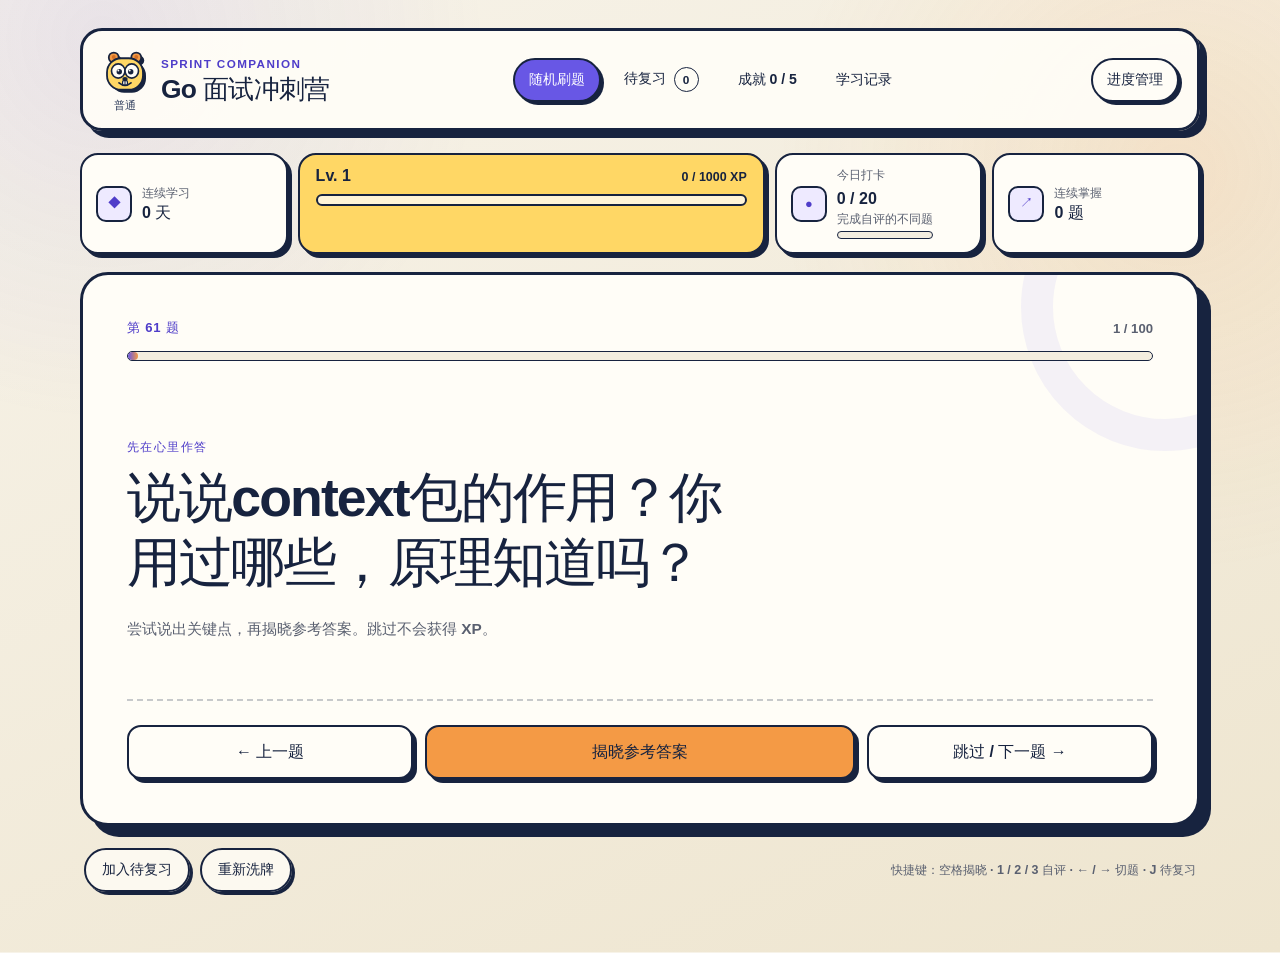
==== commit f87569b0: "feat(web): celebrate the daily twenty-question check-in Hitting the daily goal only changed a captio" ====
--- a/index.html
+++ b/index.html
@@ -677,6 +677,37 @@
         </p>
       </section>
     </dialog>
+
+    <dialog
+      id="checkin-dialog"
+      class="app-dialog checkin-dialog"
+      aria-labelledby="checkin-dialog-title"
+    >
+      <span class="checkin-medal" aria-hidden="true">
+        <svg class="checkin-medal-art" viewBox="0 0 48 48" focusable="false">
+          <circle class="checkin-medal-shadow" cx="26" cy="26" r="17" />
+          <circle class="checkin-medal-face" cx="24" cy="24" r="17" />
+          <path
+            class="checkin-medal-star"
+            d="M24 12.4l3.7 7.4 8.2 1.2-5.9 5.8 1.4 8.1-7.4-3.9-7.4 3.9
+              1.4-8.1-5.9-5.8 8.2-1.2z"
+          />
+        </svg>
+      </span>
+      <p class="eyebrow">每日打卡</p>
+      <h2 id="checkin-dialog-title">恭喜，今日打卡成功</h2>
+      <p id="checkin-dialog-message" class="checkin-message">
+        今天 20 道已经答完，距离找到工作又近了一步。
+      </p>
+      <p id="checkin-dialog-stats" class="checkin-stats"></p>
+      <button
+        id="checkin-dialog-close"
+        class="action-button action-primary"
+        type="button"
+      >
+        继续冲刺
+      </button>
+    </dialog>
   </main>
 
   <div
--- a/assets/styles.css
+++ b/assets/styles.css
@@ -1244,6 +1244,71 @@
   margin: 18px 0;
 }
 
+.checkin-dialog {
+  width: min(calc(100% - 28px), 420px);
+  text-align: center;
+}
+
+.checkin-medal {
+  display: inline-flex;
+  width: 88px;
+  height: 88px;
+}
+
+.checkin-medal-art {
+  width: 100%;
+  height: 100%;
+}
+
+.checkin-medal-shadow {
+  fill: var(--navy);
+}
+
+.checkin-medal-face {
+  fill: var(--yellow);
+  stroke: var(--navy);
+  stroke-width: 2.6;
+}
+
+.checkin-medal-star {
+  fill: var(--orange);
+  stroke: var(--navy);
+  stroke-linejoin: round;
+  stroke-width: 2;
+}
+
+.checkin-dialog .eyebrow {
+  margin-top: 6px;
+}
+
+.checkin-dialog h2 {
+  margin: 6px 0 0;
+  font-size: clamp(1.35rem, 4.6vw, 1.8rem);
+  line-height: 1.2;
+}
+
+.checkin-message {
+  margin: 12px 0 0;
+  color: var(--navy-soft);
+  font-weight: 700;
+  line-height: 1.65;
+}
+
+.checkin-stats {
+  margin: 16px 0 0;
+  padding: 11px 13px;
+  border: 2px solid var(--navy);
+  border-radius: 12px;
+  background: var(--yellow-soft);
+  font-size: 0.86rem;
+  font-weight: 850;
+}
+
+.checkin-dialog .action-button {
+  width: 100%;
+  margin-top: 18px;
+}
+
 .dialog-note {
   margin: 18px 0 0;
   padding: 13px 14px;
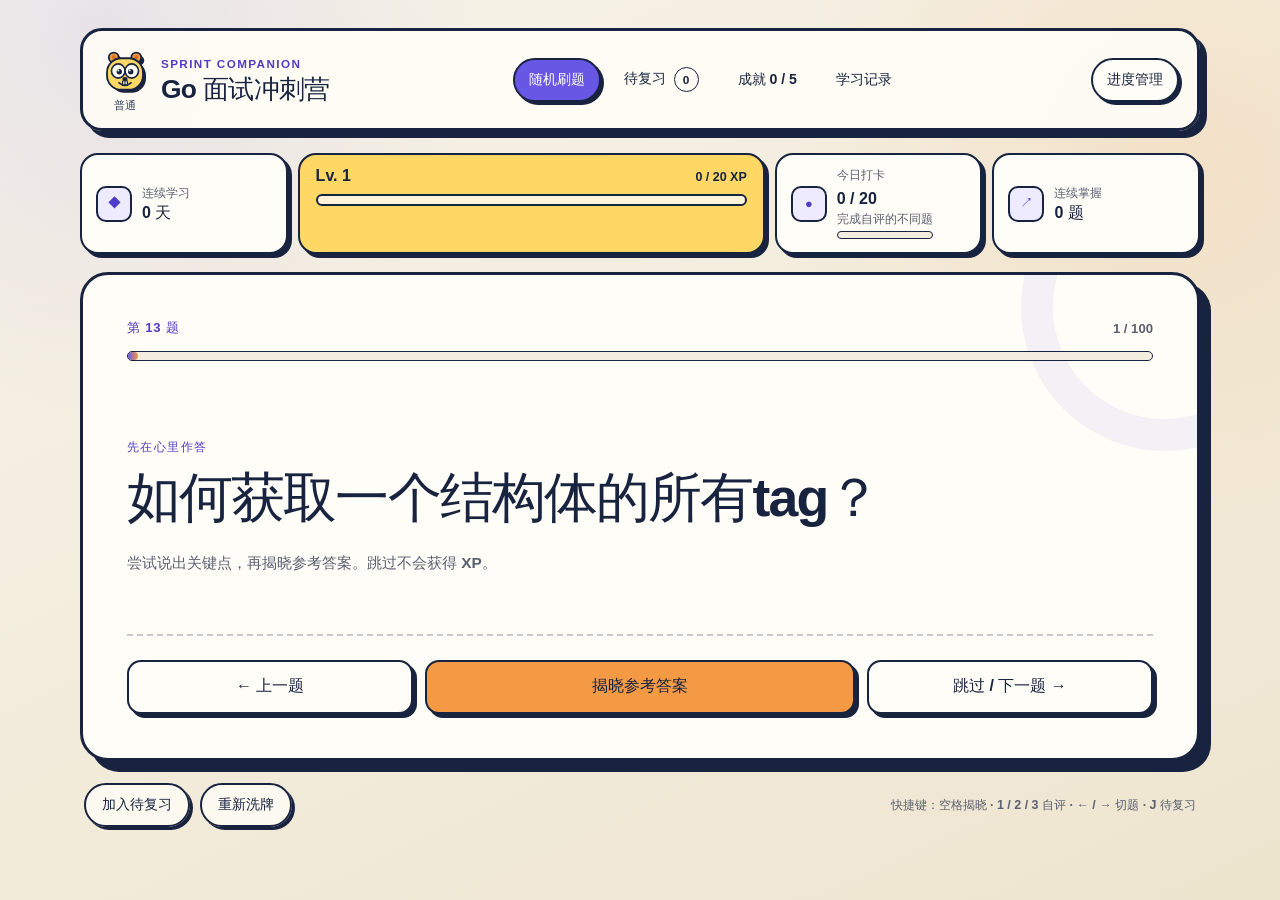
==== commit eec7c153: "feat(web): level up every 20 XP with a celebration effect 1000 XP per level meant roughly 50 mastere" ====
--- a/index.html
+++ b/index.html
@@ -209,16 +209,16 @@
       <div class="xp-status">
         <div class="xp-copy">
           <strong id="level-text">Lv. 1</strong>
-          <span id="xp-text" aria-live="polite">0 / 1000 XP</span>
+          <span id="xp-text" aria-live="polite">0 / 20 XP</span>
         </div>
         <div
           class="xp-track"
           role="progressbar"
           aria-label="等级经验"
           aria-valuemin="0"
-          aria-valuemax="1000"
+          aria-valuemax="20"
           aria-valuenow="0"
-          aria-valuetext="0 / 1000 XP"
+          aria-valuetext="0 / 20 XP"
         >
           <span id="xp-fill" class="xp-fill"></span>
         </div>
@@ -710,6 +710,28 @@
     </dialog>
   </main>
 
+  <div id="level-up-effect" class="level-up-effect" aria-hidden="true" hidden>
+    <p class="level-up-card">
+      <span class="level-up-kicker">LEVEL UP</span>
+      <strong id="level-up-badge" class="level-up-badge">Lv. 2</strong>
+      <span class="level-up-note">又升一级，继续保持</span>
+    </p>
+    <span class="level-up-confetti">
+      <span></span>
+      <span></span>
+      <span></span>
+      <span></span>
+      <span></span>
+      <span></span>
+      <span></span>
+      <span></span>
+      <span></span>
+      <span></span>
+      <span></span>
+      <span></span>
+    </span>
+  </div>
+
   <div
     id="live-region"
     class="visually-hidden"
--- a/assets/styles.css
+++ b/assets/styles.css
@@ -1244,6 +1244,115 @@
   margin: 18px 0;
 }
 
+.level-up-effect {
+  position: fixed;
+  z-index: 90;
+  inset: 0;
+  display: grid;
+  overflow: hidden;
+  padding-top: clamp(56px, 13vh, 140px);
+  place-items: start center;
+  pointer-events: none;
+}
+
+.level-up-card {
+  display: grid;
+  margin: 0;
+  padding: 18px 30px;
+  animation: level-up-pop 320ms ease-out both;
+  border: var(--line-heavy);
+  border-radius: 20px;
+  background: var(--yellow);
+  box-shadow: var(--shadow-large);
+  gap: 2px;
+  justify-items: center;
+  text-align: center;
+}
+
+.level-up-kicker {
+  color: var(--purple-dark);
+  font-size: 0.72rem;
+  font-weight: 900;
+  letter-spacing: 0.16em;
+}
+
+.level-up-badge {
+  font-size: clamp(1.7rem, 6vw, 2.3rem);
+  line-height: 1.1;
+  letter-spacing: -0.02em;
+}
+
+.level-up-note {
+  color: var(--navy-soft);
+  font-size: 0.82rem;
+  font-weight: 800;
+}
+
+.level-up-confetti span {
+  position: absolute;
+  top: -24px;
+  width: 11px;
+  height: 15px;
+  animation: level-up-confetti 1.3s ease-in forwards;
+  border: 2px solid var(--navy);
+  border-radius: 3px;
+}
+
+.level-up-confetti span:nth-child(odd) {
+  background: var(--orange);
+}
+
+.level-up-confetti span:nth-child(even) {
+  background: var(--purple);
+}
+
+.level-up-confetti span:nth-child(3n) {
+  background: var(--sky);
+  border-radius: 50%;
+}
+
+.level-up-confetti span:nth-child(1) { left: 8%; animation-delay: 0ms; }
+.level-up-confetti span:nth-child(2) { left: 17%; animation-delay: 120ms; }
+.level-up-confetti span:nth-child(3) { left: 26%; animation-delay: 40ms; }
+.level-up-confetti span:nth-child(4) { left: 35%; animation-delay: 200ms; }
+.level-up-confetti span:nth-child(5) { left: 44%; animation-delay: 80ms; }
+.level-up-confetti span:nth-child(6) { left: 53%; animation-delay: 240ms; }
+.level-up-confetti span:nth-child(7) { left: 62%; animation-delay: 20ms; }
+.level-up-confetti span:nth-child(8) { left: 71%; animation-delay: 160ms; }
+.level-up-confetti span:nth-child(9) { left: 80%; animation-delay: 60ms; }
+.level-up-confetti span:nth-child(10) { left: 89%; animation-delay: 220ms; }
+.level-up-confetti span:nth-child(11) { left: 95%; animation-delay: 100ms; }
+.level-up-confetti span:nth-child(12) { left: 3%; animation-delay: 180ms; }
+
+@keyframes level-up-pop {
+  0% {
+    opacity: 0;
+    transform: scale(0.62) translateY(16px);
+  }
+
+  60% {
+    opacity: 1;
+    transform: scale(1.07) translateY(0);
+  }
+
+  100% {
+    opacity: 1;
+    transform: scale(1);
+  }
+}
+
+@keyframes level-up-confetti {
+  0% {
+    opacity: 1;
+    transform: translateY(0) rotate(0deg);
+  }
+
+  100% {
+    opacity: 0;
+    transform: translateY(105vh) rotate(420deg);
+  }
+}
+
 .checkin-dialog {
   width: min(calc(100% - 28px), 420px);
   text-align: center;
@@ -1702,4 +1811,8 @@
   .mascot-frantic {
     transform: none;
   }
-}
+
+  .level-up-confetti {
+    display: none;
+  }
+}
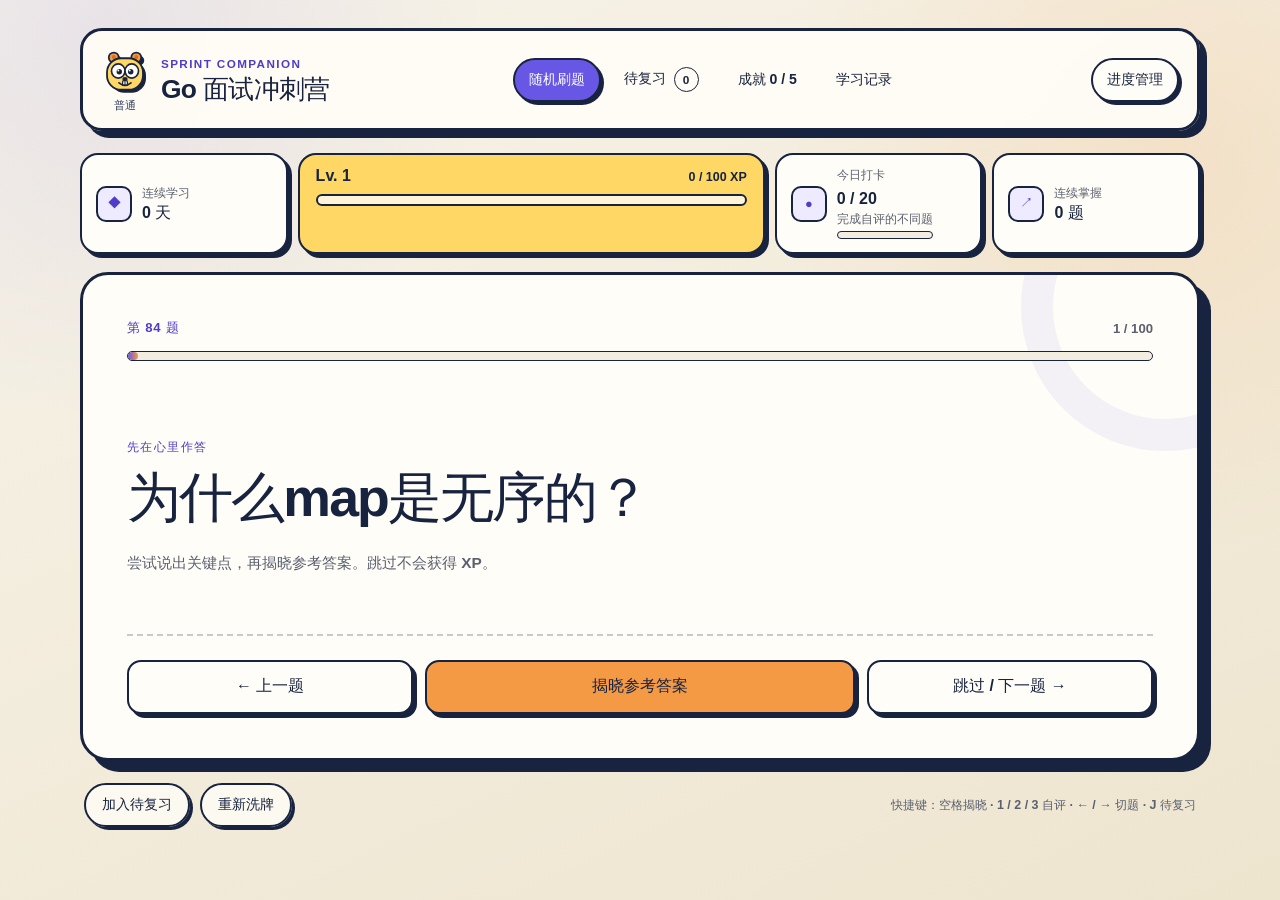
==== commit 15b657d9: "fix(web): set the level threshold to 100 XP Twenty XP per level fired on every mastered question, wh" ====
--- a/index.html
+++ b/index.html
@@ -209,16 +209,16 @@
       <div class="xp-status">
         <div class="xp-copy">
           <strong id="level-text">Lv. 1</strong>
-          <span id="xp-text" aria-live="polite">0 / 20 XP</span>
+          <span id="xp-text" aria-live="polite">0 / 100 XP</span>
         </div>
         <div
           class="xp-track"
           role="progressbar"
           aria-label="等级经验"
           aria-valuemin="0"
-          aria-valuemax="20"
+          aria-valuemax="100"
           aria-valuenow="0"
-          aria-valuetext="0 / 20 XP"
+          aria-valuetext="0 / 100 XP"
         >
           <span id="xp-fill" class="xp-fill"></span>
         </div>
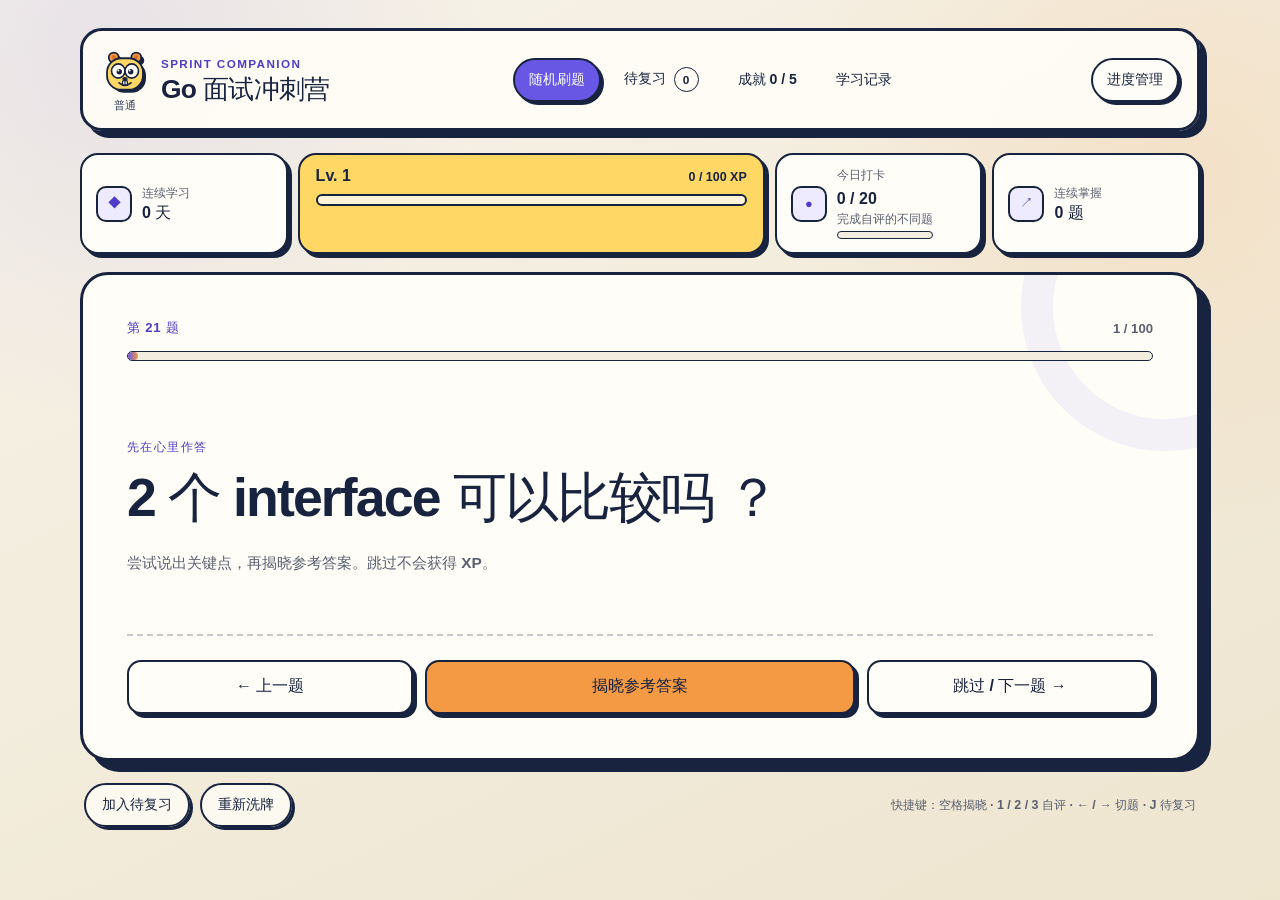
==== commit 576d7596: "fix(web): let a revealed answer stop blocking the update button Clicking the update action while the" ====
--- a/index.html
+++ b/index.html
@@ -282,7 +282,7 @@
         aria-atomic="true"
         hidden
       >
-        <span>新版本已准备好，可在保存当前进度后更新。</span>
+        <span id="update-message">新版本已准备好，可在保存当前进度后更新。</span>
         <button class="notice-action" type="button" data-update-action>
           保存并更新
         </button>
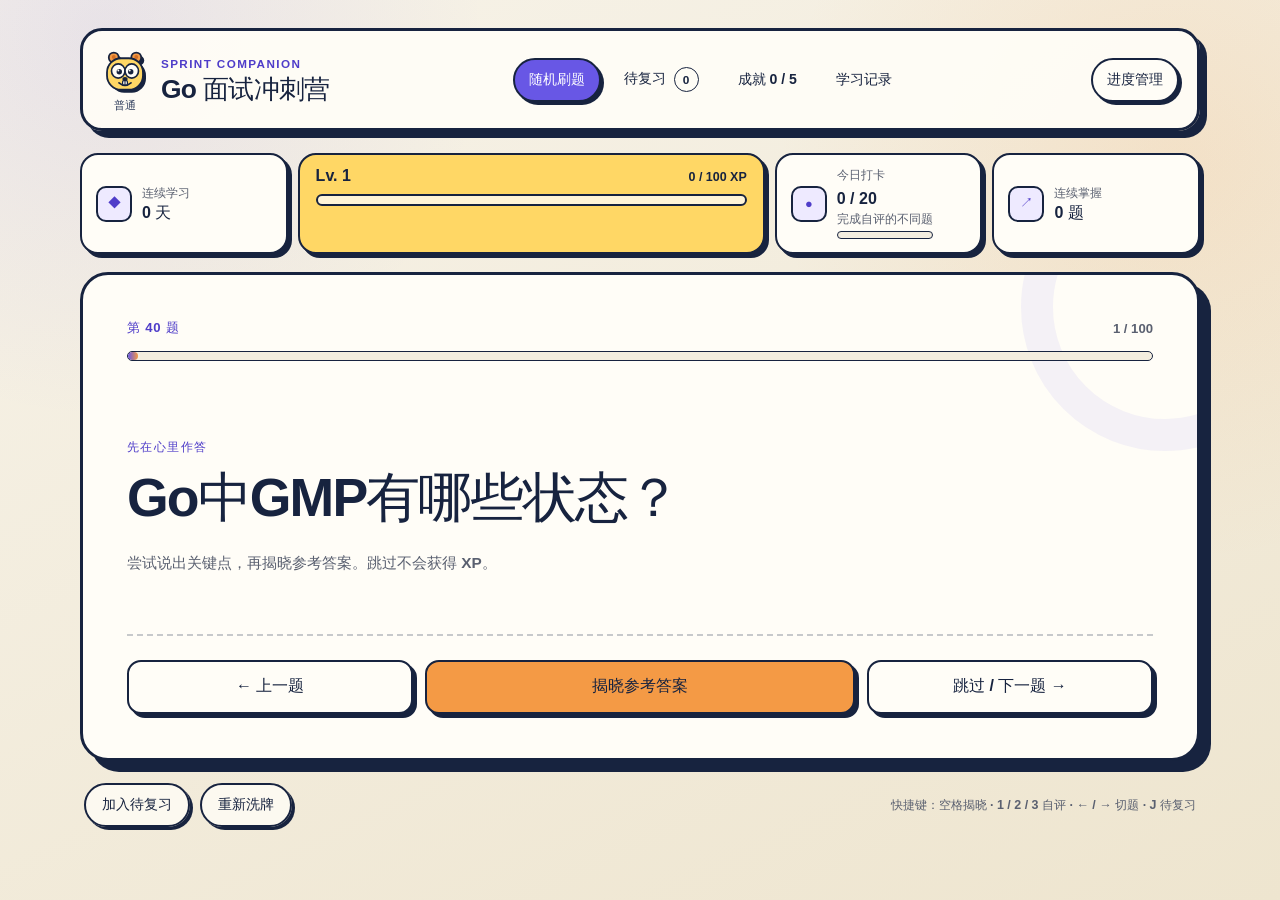
==== commit 07981a55: "fix(web): stop the rating buttons from promising a reappearance schedule The self-rating labels are " ====
--- a/index.html
+++ b/index.html
@@ -381,11 +381,11 @@
         <div class="rating-controls">
           <button id="rate-hard" class="rating-button rate-hard" type="button">
             <span class="rating-name">不会</span>
-            <small>+2 XP · 7 题后再练</small>
+            <small>+2 XP · 加入待复习</small>
           </button>
           <button id="rate-fuzzy" class="rating-button rate-fuzzy" type="button">
             <span class="rating-name">模糊</span>
-            <small>+8 XP · 20 题后再练</small>
+            <small>+8 XP · 加入待复习</small>
           </button>
           <button
             id="rate-mastered"
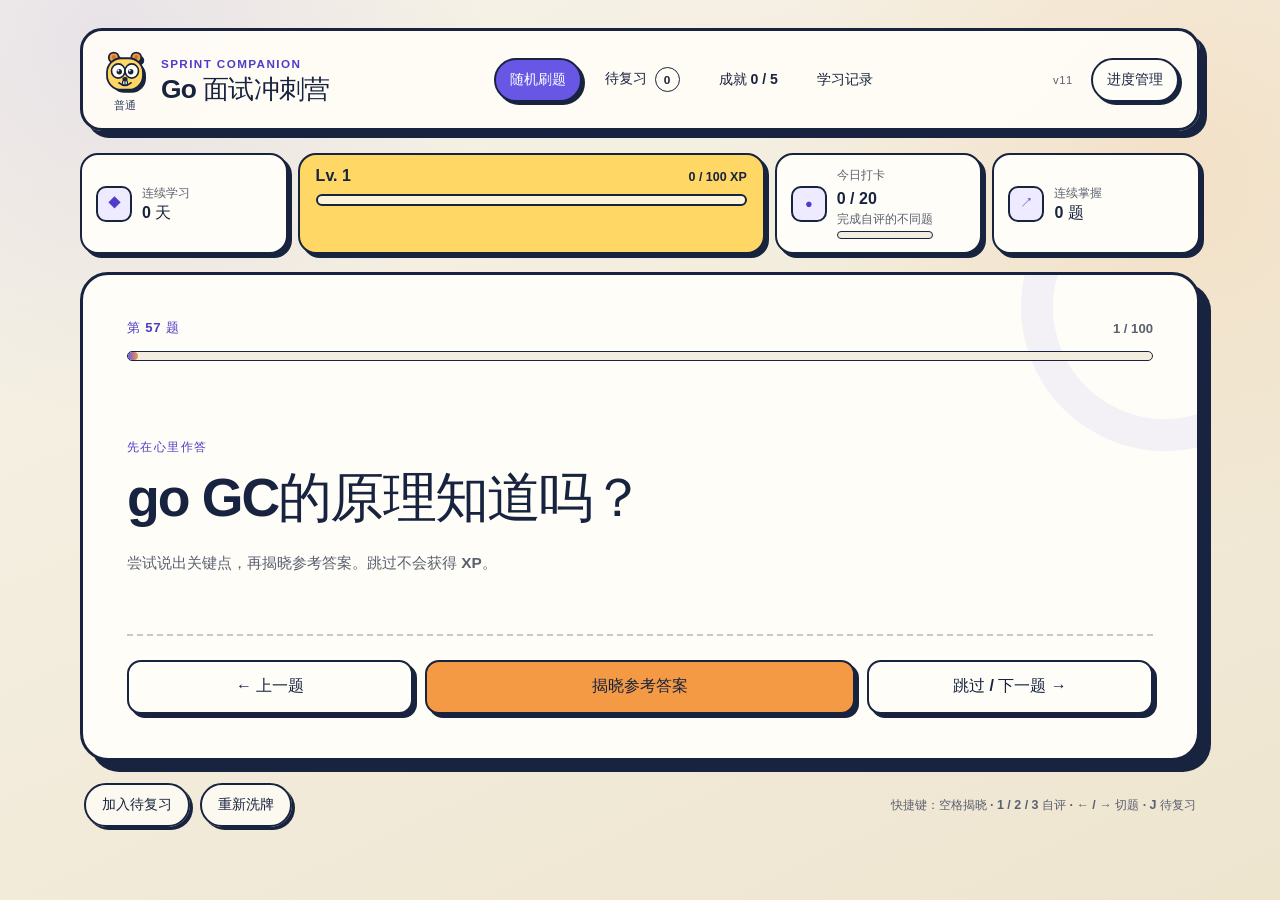
==== commit abef1656: "feat(web): show the running build and poll for a newer worker There was no way to tell which build a" ====
--- a/index.html
+++ b/index.html
@@ -172,6 +172,9 @@
       </nav>
 
       <div class="header-tools">
+        <span id="build-tag" class="build-tag" title="当前加载的构建版本">
+          v11
+        </span>
         <button
           id="install-button"
           class="utility-button"
--- a/assets/styles.css
+++ b/assets/styles.css
@@ -399,6 +399,14 @@
   display: contents;
 }
 
+.build-tag {
+  align-self: center;
+  font-size: 0.7rem;
+  font-variant-numeric: tabular-nums;
+  letter-spacing: 0.06em;
+  color: var(--ink-muted);
+}
+
 .utility-button {
   padding: 0 14px;
   border-color: var(--navy);
